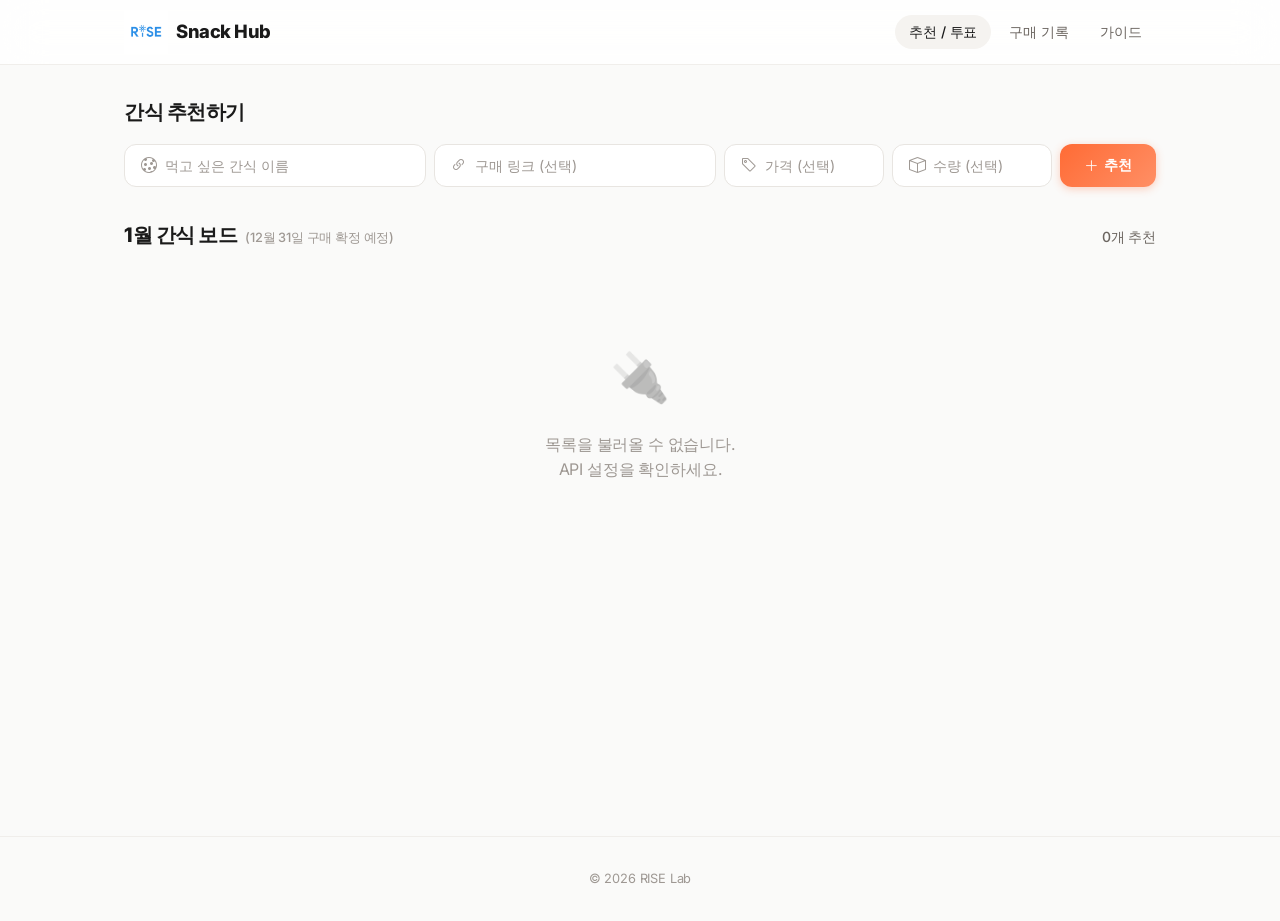
==== index.html @ 9b4f37b7 "Initial commit: RISE Lab Snack Hub 간식 추천/투표 플랫폼 - Google Apps Script + Netlify 정적 호스팅  Made-with: Cu" ====
<!DOCTYPE html>
<html lang="ko">
<head>
  <meta charset="utf-8">
  <meta name="viewport" content="width=device-width, initial-scale=1">
  <title>RISE Lab Snack Hub</title>
  <link rel="preconnect" href="https://fonts.googleapis.com">
  <link rel="preconnect" href="https://fonts.gstatic.com" crossorigin>
  <link href="https://fonts.googleapis.com/css2?family=Inter:wght@300;400;500;600;700;800;900&display=swap" rel="stylesheet">
  <link rel="stylesheet" href="https://cdn.jsdelivr.net/npm/bootstrap-icons@1.11.3/font/bootstrap-icons.min.css">
  <link rel="stylesheet" href="css/style.css">
</head>
<body>

<header class="glass-nav">
  <div class="container nav-inner">
    <a href="index.html" class="logo">
      <img src="assets/rise-logo.png" alt="RISE" class="logo-img">
      <span class="logo-text">Snack Hub</span>
    </a>
    <nav class="nav-links" id="nav-links">
      <a href="index.html" class="nav-link active">추천 / 투표</a>
      <a href="history.html" class="nav-link">구매 기록</a>
      <a href="guide.html" class="nav-link">가이드</a>
    </nav>
    <button class="nav-toggle" id="nav-toggle" aria-label="메뉴">
      <i class="bi bi-list"></i>
    </button>
  </div>
</header>

<main class="main-content">
  <div class="container">

    <h2 class="section-label">간식 추천하기</h2>
    <div class="suggest-bar">
      <form id="suggest-form" class="suggest-form">
        <div class="suggest-form-row">
          <div class="suggest-input-group grow">
            <i class="bi bi-cookie"></i>
            <input type="text" class="suggest-input" id="input-snack" required placeholder="먹고 싶은 간식 이름">
          </div>
          <div class="suggest-input-group">
            <i class="bi bi-link-45deg"></i>
            <input type="url" class="suggest-input" id="input-link" placeholder="구매 링크 (선택)">
          </div>
          <div class="suggest-input-group medium">
            <i class="bi bi-tag"></i>
            <input type="number" class="suggest-input" id="input-price" placeholder="가격 (선택)" min="0">
          </div>
          <div class="suggest-input-group medium">
            <i class="bi bi-box"></i>
            <input type="number" class="suggest-input" id="input-qty" placeholder="수량 (선택)" min="1">
          </div>
          <button type="submit" class="btn-suggest" id="btn-suggest">
            <i class="bi bi-plus-lg"></i>
            <span class="btn-suggest-text">추천</span>
          </button>
        </div>
      </form>
    </div>

    <div id="confirmed-section" class="confirmed-section" style="display:none;">
      <h3 class="confirmed-section-title"><i class="bi bi-bag-check-fill"></i> 이번 달 확정 간식</h3>
      <div id="confirmed-list" class="confirmed-list"></div>
    </div>

    <div class="board-header">
      <div class="board-header-left">
        <h2 class="board-title" id="month-title">4월 간식 보드</h2>
        <span class="board-subtitle" id="month-deadline"></span>
      </div>
      <span class="board-count" id="suggestion-count">0개 추천</span>
    </div>

    <div id="suggestions-list" class="board-grid">
      <div class="board-empty">
        <div class="empty-icon">🍪</div>
        <p>아직 추천된 간식이 없습니다.<br>위에서 첫 번째로 추천해보세요!</p>
      </div>
    </div>

  </div>
</main>

<footer class="footer">
  <div class="container footer-inner">
    <span class="footer-copy">&copy; 2026 RISE Lab</span>
  </div>
</footer>

<div id="toast" class="toast-notification" aria-live="polite">
  <div class="toast-icon" id="toast-icon"><i class="bi bi-check-circle-fill"></i></div>
  <span id="toast-body">알림</span>
</div>

<script src="js/config.js"></script>
<script src="js/api.js"></script>
<script src="js/app.js"></script>
</body>
</html>
---- css/style.css ----
/* ═══════════════════════════════════════════
   RISE Lab Snack Hub — Design System

   Philosophy:
   "Simplicity is the ultimate sophistication."

   Every pixel earns its place. White space breathes.
   Color is intentional. Motion is purposeful.
   ═══════════════════════════════════════════ */

/* ─── Reset & Foundation ─── */
*, *::before, *::after {
  margin: 0;
  padding: 0;
  box-sizing: border-box;
}

:root {
  /* Palette — warm, inviting, snack-like */
  --bg:        #fafaf9;
  --bg-alt:    #f5f3f0;
  --surface:   #ffffff;
  --border:    #e8e5e1;
  --border-light: #f0eeeb;

  --text:      #1a1a1a;
  --text-secondary: #6b6560;
  --text-tertiary:  #9e9893;

  --accent:    #ff6b35;
  --accent-soft: #fff4ef;
  --blue:      #3b82f6;
  --blue-soft: #eff6ff;
  --green:     #22c55e;
  --green-soft:#f0fdf4;
  --red:       #ef4444;
  --red-soft:  #fef2f2;
  --purple:    #8b5cf6;
  --purple-soft:#f5f3ff;
  --amber:     #f59e0b;
  --amber-soft:#fffbeb;

  /* Gradient */
  --gradient:  linear-gradient(135deg, #ff6b35, #ff8f65);
  --gradient-hero: linear-gradient(160deg, #1a1a1a 0%, #2d2520 100%);

  /* Typography */
  --font: 'Inter', -apple-system, BlinkMacSystemFont, 'Segoe UI', sans-serif;
  --tracking-tight: -0.025em;
  --tracking-normal: -0.01em;

  /* Spacing */
  --space-xs:  0.25rem;
  --space-sm:  0.5rem;
  --space-md:  1rem;
  --space-lg:  1.5rem;
  --space-xl:  2rem;
  --space-2xl: 3rem;
  --space-3xl: 4rem;
  --space-4xl: 6rem;

  /* Radius */
  --radius-sm: 8px;
  --radius-md: 12px;
  --radius-lg: 16px;
  --radius-xl: 20px;
  --radius-full: 100px;

  /* Shadow — layered for depth */
  --shadow-sm:  0 1px 2px rgba(0,0,0,0.04), 0 1px 3px rgba(0,0,0,0.06);
  --shadow-md:  0 4px 6px rgba(0,0,0,0.04), 0 2px 4px rgba(0,0,0,0.06);
  --shadow-lg:  0 10px 25px rgba(0,0,0,0.06), 0 4px 10px rgba(0,0,0,0.04);
  --shadow-xl:  0 20px 50px rgba(0,0,0,0.08), 0 8px 20px rgba(0,0,0,0.04);

  /* Transition */
  --ease: cubic-bezier(0.4, 0, 0.2, 1);
  --duration: 0.2s;
}

html {
  scroll-behavior: smooth;
  scroll-padding-top: 80px;
}

body {
  font-family: var(--font);
  background: var(--bg);
  color: var(--text);
  line-height: 1.6;
  letter-spacing: var(--tracking-normal);
  -webkit-font-smoothing: antialiased;
  -moz-osx-font-smoothing: grayscale;
}

.container {
  max-width: 1080px;
  margin: 0 auto;
  padding: 0 var(--space-lg);
}

a { color: inherit; text-decoration: none; }

/* ─── Main Content ─── */
.main-content {
  padding-top: calc(64px + var(--space-xl));
  padding-bottom: var(--space-2xl);
  min-height: calc(100vh - 64px);
}

/* ─── Glass Navigation ─── */
.glass-nav {
  position: fixed;
  top: 0;
  left: 0;
  right: 0;
  z-index: 100;
  background: rgba(255, 255, 255, 0.82);
  backdrop-filter: blur(20px) saturate(180%);
  -webkit-backdrop-filter: blur(20px) saturate(180%);
  border-bottom: 1px solid var(--border-light);
}

.nav-inner {
  display: flex;
  align-items: center;
  justify-content: space-between;
  height: 64px;
}

.logo {
  display: flex;
  align-items: center;
  gap: var(--space-sm);
  font-weight: 800;
  font-size: 1.15rem;
  letter-spacing: var(--tracking-tight);
}

.logo-img {
  height: 44px;
  width: auto;
  object-fit: contain;
}

.footer-logo-img {
  height: 24px;
  width: auto;
  object-fit: contain;
  vertical-align: middle;
}

.nav-links {
  display: flex;
  align-items: center;
  gap: var(--space-xs);
}

.nav-link {
  padding: 6px 14px;
  font-size: 0.875rem;
  font-weight: 500;
  color: var(--text-secondary);
  border-radius: var(--radius-full);
  transition: all var(--duration) var(--ease);
}

.nav-link:hover,
.nav-link.active {
  color: var(--text);
  background: var(--bg-alt);
}

.nav-admin {
  color: var(--accent);
  font-weight: 600;
}

.nav-toggle {
  display: none;
  background: none;
  border: none;
  font-size: 1.5rem;
  cursor: pointer;
  color: var(--text);
}

/* ─── Section Label ─── */
.section-label {
  font-size: 1.25rem;
  font-weight: 800;
  letter-spacing: var(--tracking-tight);
  margin-bottom: var(--space-md);
}

/* ─── Suggest Bar ─── */
.suggest-bar {
  margin-bottom: var(--space-xl);
}

.suggest-form-row {
  display: flex;
  gap: var(--space-sm);
  align-items: stretch;
}

.suggest-input-group {
  display: flex;
  align-items: center;
  gap: var(--space-sm);
  background: var(--surface);
  border: 1.5px solid var(--border);
  border-radius: var(--radius-md);
  padding: 0 var(--space-md);
  transition: border-color var(--duration) var(--ease), box-shadow var(--duration) var(--ease);
  min-width: 0;
}

.suggest-input-group:focus-within {
  border-color: var(--accent);
  box-shadow: 0 0 0 3px var(--accent-soft);
}

.suggest-input-group.grow {
  flex: 2;
}

.suggest-input-group.small {
  flex: 0 0 130px;
}

.suggest-input-group.medium {
  flex: 0 0 160px;
}

.suggest-input-group i {
  color: var(--text-tertiary);
  font-size: 1rem;
  flex-shrink: 0;
}

.suggest-input {
  font-family: var(--font);
  font-size: 0.9rem;
  border: none;
  background: transparent;
  color: var(--text);
  padding: 12px 0;
  width: 100%;
  outline: none;
}

.suggest-input::placeholder {
  color: var(--text-tertiary);
}

.btn-suggest {
  display: inline-flex;
  align-items: center;
  gap: 6px;
  padding: 0 var(--space-lg);
  font-family: var(--font);
  font-size: 0.9rem;
  font-weight: 600;
  color: #fff;
  background: var(--gradient);
  border: none;
  border-radius: var(--radius-md);
  cursor: pointer;
  transition: all var(--duration) var(--ease);
  box-shadow: 0 2px 8px rgba(255,107,53,0.3);
  white-space: nowrap;
  flex-shrink: 0;
}

.btn-suggest:hover {
  transform: translateY(-1px);
  box-shadow: 0 4px 16px rgba(255,107,53,0.4);
}

.btn-suggest:disabled {
  opacity: 0.6;
  cursor: not-allowed;
  transform: none;
}

/* ─── Board Header ─── */
.board-header {
  display: flex;
  align-items: baseline;
  justify-content: space-between;
  gap: var(--space-sm);
  margin-bottom: var(--space-lg);
}

.board-header-left {
  display: flex;
  align-items: baseline;
  gap: var(--space-sm);
}

.board-title {
  font-size: 1.25rem;
  font-weight: 800;
  letter-spacing: var(--tracking-tight);
}

.board-subtitle {
  font-size: 0.8rem;
  font-weight: 500;
  color: var(--text-tertiary);
}

.board-count {
  font-size: 0.85rem;
  font-weight: 500;
  color: var(--text-tertiary);
}

/* ─── Confirmed Section ─── */
.confirmed-section {
  margin-bottom: var(--space-xl);
}

.confirmed-section-title {
  font-size: 1rem;
  font-weight: 700;
  color: var(--green);
  margin-bottom: var(--space-md);
  display: flex;
  align-items: center;
  gap: 6px;
}

.confirmed-list {
  display: flex;
  flex-wrap: wrap;
  gap: var(--space-sm);
}

.confirmed-chip {
  display: inline-flex;
  align-items: center;
  gap: 6px;
  padding: 8px 16px;
  background: var(--green-soft);
  border: 1px solid rgba(34,197,94,0.2);
  border-radius: var(--radius-full);
  font-size: 0.85rem;
  font-weight: 600;
  color: var(--text);
}

.confirmed-chip .chip-price {
  color: var(--text-secondary);
  font-weight: 500;
}

/* ─── Admin Badge ─── */
.admin-badge {
  display: inline-block;
  background: var(--accent);
  color: #fff;
  font-size: 0.6rem;
  font-weight: 700;
  padding: 2px 8px;
  border-radius: var(--radius-full);
  margin-left: var(--space-xs);
  text-transform: uppercase;
  letter-spacing: 0.05em;
}

/* ─── Admin Page Header ─── */
.admin-page-header {
  display: flex;
  justify-content: space-between;
  align-items: center;
  margin-bottom: var(--space-xl);
  padding: var(--space-lg) 0;
}

.admin-page-header h1 {
  font-size: 1.5rem;
  font-weight: 800;
}

/* ─── History Header ─── */
.history-header {
  display: flex;
  justify-content: space-between;
  align-items: center;
  margin-bottom: var(--space-xl);
  flex-wrap: wrap;
  gap: var(--space-md);
}

/* ─── Quick Links ─── */
.quick-links {
  display: grid;
  grid-template-columns: repeat(auto-fit, minmax(280px, 1fr));
  gap: var(--space-md);
  margin-top: var(--space-xl);
}

/* ─── Hero / Dashboard ─── */
.hero-section {
  position: relative;
  background: var(--gradient-hero);
  padding: calc(64px + var(--space-3xl)) 0 var(--space-3xl);
  overflow: hidden;
  color: #fff;
}

.hero-content {
  text-align: center;
  margin-bottom: var(--space-2xl);
  position: relative;
  z-index: 2;
}

.hero-eyebrow {
  font-size: 0.875rem;
  font-weight: 600;
  text-transform: uppercase;
  letter-spacing: 0.08em;
  color: rgba(255,255,255,0.5);
  margin-bottom: var(--space-sm);
}

.hero-title {
  font-size: clamp(2rem, 5vw, 3.2rem);
  font-weight: 900;
  letter-spacing: var(--tracking-tight);
  line-height: 1.15;
  margin-bottom: var(--space-md);
}

.gradient-text {
  background: linear-gradient(135deg, #ff6b35, #ffb347);
  -webkit-background-clip: text;
  -webkit-text-fill-color: transparent;
  background-clip: text;
}

.hero-desc {
  font-size: 1.1rem;
  color: rgba(255,255,255,0.6);
  font-weight: 400;
}

.hero-bg-glow {
  position: absolute;
  top: -50%;
  right: -20%;
  width: 600px;
  height: 600px;
  background: radial-gradient(circle, rgba(255,107,53,0.15) 0%, transparent 70%);
  pointer-events: none;
  z-index: 1;
}

/* Stats Grid */
.stats-grid {
  display: grid;
  grid-template-columns: repeat(4, 1fr);
  gap: var(--space-md);
  position: relative;
  z-index: 2;
}

.stat-card {
  background: rgba(255,255,255,0.08);
  backdrop-filter: blur(10px);
  border: 1px solid rgba(255,255,255,0.1);
  border-radius: var(--radius-lg);
  padding: var(--space-lg);
  display: flex;
  align-items: center;
  gap: var(--space-md);
  transition: all var(--duration) var(--ease);
}

.stat-card:hover {
  background: rgba(255,255,255,0.12);
  transform: translateY(-2px);
}

.stat-icon {
  width: 44px;
  height: 44px;
  border-radius: var(--radius-md);
  display: flex;
  align-items: center;
  justify-content: center;
  font-size: 1.2rem;
  flex-shrink: 0;
}

.stat-icon.blue   { background: rgba(59,130,246,0.2); color: #93bbfd; }
.stat-icon.red    { background: rgba(239,68,68,0.2);  color: #fca5a5; }
.stat-icon.green  { background: rgba(34,197,94,0.2);  color: #86efac; }
.stat-icon.purple { background: rgba(139,92,246,0.2); color: #c4b5fd; }

.stat-info {
  display: flex;
  flex-direction: column;
  min-width: 0;
}

.stat-label {
  font-size: 0.75rem;
  font-weight: 500;
  color: rgba(255,255,255,0.45);
  text-transform: uppercase;
  letter-spacing: 0.04em;
}

.stat-value {
  font-size: 1.25rem;
  font-weight: 700;
  letter-spacing: var(--tracking-tight);
  white-space: nowrap;
}

.stat-status {
  font-size: 0.95rem;
}

/* ─── Sections ─── */
.section {
  padding: var(--space-4xl) 0;
}

.section-alt {
  background: var(--bg-alt);
}

.section-header {
  text-align: center;
  margin-bottom: var(--space-2xl);
}

.section-badge {
  display: inline-block;
  background: var(--accent-soft);
  color: var(--accent);
  font-size: 0.7rem;
  font-weight: 700;
  padding: 4px 12px;
  border-radius: var(--radius-full);
  letter-spacing: 0.08em;
  margin-bottom: var(--space-sm);
}

.section-badge.hot {
  background: var(--red-soft);
  color: var(--red);
}

.section-badge.archive {
  background: var(--purple-soft);
  color: var(--purple);
}

.section-title {
  font-size: clamp(1.5rem, 3vw, 2rem);
  font-weight: 800;
  letter-spacing: var(--tracking-tight);
  margin-bottom: var(--space-sm);
}

.section-desc {
  color: var(--text-secondary);
  font-size: 0.95rem;
  max-width: 480px;
  margin: 0 auto;
}

/* ─── Form Card ─── */
.form-card {
  background: var(--surface);
  border-radius: var(--radius-xl);
  padding: var(--space-2xl);
  box-shadow: var(--shadow-lg);
  border: 1px solid var(--border-light);
  max-width: 680px;
  margin: 0 auto;
}

.form-grid {
  display: grid;
  grid-template-columns: 1fr 1fr;
  gap: var(--space-lg);
  margin-bottom: var(--space-xl);
}

.form-group {
  display: flex;
  flex-direction: column;
  gap: var(--space-xs);
}

.form-group.full-width {
  grid-column: 1 / -1;
}

.form-label {
  font-size: 0.825rem;
  font-weight: 600;
  color: var(--text-secondary);
  display: flex;
  align-items: center;
  gap: 6px;
}

.form-label i {
  font-size: 0.9rem;
  opacity: 0.5;
}

.required {
  color: var(--red);
  font-weight: 700;
}

.optional {
  color: var(--text-tertiary);
  font-weight: 400;
  font-size: 0.75rem;
}

.form-input {
  font-family: var(--font);
  font-size: 0.925rem;
  padding: 12px 16px;
  border: 1.5px solid var(--border);
  border-radius: var(--radius-md);
  background: var(--bg);
  color: var(--text);
  transition: all var(--duration) var(--ease);
  outline: none;
}

.form-input::placeholder {
  color: var(--text-tertiary);
}

.form-input:focus {
  border-color: var(--accent);
  background: var(--surface);
  box-shadow: 0 0 0 3px var(--accent-soft);
}

textarea.form-input {
  resize: vertical;
  min-height: 64px;
}

.btn-primary-custom {
  display: inline-flex;
  align-items: center;
  gap: 8px;
  padding: 12px 28px;
  font-family: var(--font);
  font-size: 0.925rem;
  font-weight: 600;
  color: #fff;
  background: var(--gradient);
  border: none;
  border-radius: var(--radius-full);
  cursor: pointer;
  transition: all var(--duration) var(--ease);
  box-shadow: 0 2px 8px rgba(255,107,53,0.3);
}

.btn-primary-custom:hover {
  transform: translateY(-1px);
  box-shadow: 0 4px 16px rgba(255,107,53,0.4);
}

.btn-primary-custom:active {
  transform: translateY(0);
}

.btn-primary-custom:disabled {
  opacity: 0.6;
  cursor: not-allowed;
  transform: none;
}

/* ─── Suggestion Board ─── */
.board-meta {
  display: flex;
  justify-content: space-between;
  align-items: center;
  margin-bottom: var(--space-lg);
}

.board-count {
  font-size: 0.875rem;
  font-weight: 500;
  color: var(--text-secondary);
  display: flex;
  align-items: center;
  gap: 6px;
}

.board-grid {
  display: grid;
  grid-template-columns: repeat(auto-fill, minmax(300px, 1fr));
  gap: var(--space-md);
}

.board-empty {
  grid-column: 1 / -1;
  text-align: center;
  padding: var(--space-3xl) 0;
  color: var(--text-tertiary);
}

.empty-icon {
  font-size: 3rem;
  margin-bottom: var(--space-md);
  opacity: 0.4;
}

/* Snack Card */
.snack-card {
  background: var(--surface);
  border-radius: var(--radius-lg);
  padding: var(--space-lg);
  border: 1px solid var(--border-light);
  box-shadow: var(--shadow-sm);
  transition: all 0.25s var(--ease);
  position: relative;
  overflow: hidden;
}

.snack-card::before {
  content: '';
  position: absolute;
  top: 0;
  left: 0;
  width: 3px;
  height: 100%;
  background: var(--border);
  transition: background 0.25s var(--ease);
}

.snack-card:hover {
  box-shadow: var(--shadow-md);
  transform: translateY(-2px);
}

.snack-card:hover::before {
  background: var(--accent);
}

.snack-card.confirmed::before {
  background: var(--green);
}

.snack-card.confirmed {
  border-color: rgba(34,197,94,0.2);
}

.snack-card.carried-over::before {
  background: var(--amber);
}

.snack-card-header {
  display: flex;
  justify-content: space-between;
  align-items: flex-start;
  margin-bottom: var(--space-sm);
  gap: var(--space-sm);
}

.snack-name {
  font-size: 1rem;
  font-weight: 700;
  letter-spacing: var(--tracking-tight);
}

.snack-badges {
  display: flex;
  gap: 4px;
  flex-shrink: 0;
}

.badge-confirmed {
  background: var(--green-soft);
  color: var(--green);
  font-size: 0.7rem;
  font-weight: 700;
  padding: 2px 8px;
  border-radius: var(--radius-full);
}

.badge-carryover {
  background: var(--amber-soft);
  color: #b45309;
  font-size: 0.7rem;
  font-weight: 700;
  padding: 2px 8px;
  border-radius: var(--radius-full);
}

.snack-price {
  display: inline-block;
  background: var(--bg-alt);
  color: var(--text-secondary);
  font-size: 0.8rem;
  font-weight: 600;
  padding: 3px 10px;
  border-radius: var(--radius-full);
  margin-bottom: var(--space-sm);
}

.snack-reason {
  font-size: 0.85rem;
  color: var(--text-secondary);
  margin-bottom: var(--space-md);
  line-height: 1.5;
}

.snack-footer {
  display: flex;
  justify-content: space-between;
  align-items: center;
  padding-top: var(--space-sm);
  border-top: 1px solid var(--border-light);
}

.snack-meta {
  font-size: 0.75rem;
  color: var(--text-tertiary);
  display: flex;
  align-items: center;
  gap: 6px;
}

.snack-meta a {
  color: var(--accent);
  font-weight: 500;
}

/* Vote Button */
.btn-vote {
  display: inline-flex;
  align-items: center;
  gap: 6px;
  padding: 6px 14px;
  font-family: var(--font);
  font-size: 0.85rem;
  font-weight: 600;
  border: 1.5px solid var(--border);
  border-radius: var(--radius-full);
  background: var(--surface);
  color: var(--text-secondary);
  cursor: pointer;
  transition: all 0.25s var(--ease);
  user-select: none;
}

.btn-vote:hover {
  border-color: var(--red);
  color: var(--red);
  background: var(--red-soft);
}

.btn-vote.voted {
  border-color: var(--red);
  background: var(--red);
  color: #fff;
  pointer-events: none;
}

.btn-vote i {
  font-size: 0.9rem;
  transition: transform 0.3s var(--ease);
}

.btn-vote:hover i {
  transform: scale(1.15);
}

/* ─── Purchase History ─── */
.history-controls {
  display: flex;
  justify-content: space-between;
  align-items: center;
  margin-bottom: var(--space-lg);
}

.month-selector {
  display: flex;
  align-items: center;
  gap: var(--space-sm);
  background: var(--surface);
  border: 1px solid var(--border);
  border-radius: var(--radius-full);
  padding: 4px;
}

.month-btn {
  width: 36px;
  height: 36px;
  border: none;
  background: none;
  border-radius: 50%;
  cursor: pointer;
  display: flex;
  align-items: center;
  justify-content: center;
  font-size: 1rem;
  color: var(--text-secondary);
  transition: all var(--duration) var(--ease);
}

.month-btn:hover {
  background: var(--bg-alt);
  color: var(--text);
}

.month-display {
  font-size: 0.95rem;
  font-weight: 700;
  min-width: 100px;
  text-align: center;
}

.btn-ghost {
  font-family: var(--font);
  font-size: 0.85rem;
  font-weight: 600;
  color: var(--accent);
  background: none;
  border: 1.5px solid var(--accent);
  border-radius: var(--radius-full);
  padding: 8px 18px;
  cursor: pointer;
  transition: all var(--duration) var(--ease);
}

.btn-ghost:hover {
  background: var(--accent-soft);
}

.btn-ghost.active {
  background: var(--accent);
  color: #fff;
}

.history-grid {
  display: grid;
  grid-template-columns: repeat(auto-fill, minmax(300px, 1fr));
  gap: var(--space-md);
}

/* History Card */
.history-card {
  background: var(--surface);
  border-radius: var(--radius-lg);
  padding: var(--space-lg);
  border: 1px solid var(--border-light);
  box-shadow: var(--shadow-sm);
  display: flex;
  align-items: center;
  gap: var(--space-md);
  transition: all var(--duration) var(--ease);
}

.history-card:hover {
  box-shadow: var(--shadow-md);
}

.history-card-icon {
  width: 48px;
  height: 48px;
  border-radius: var(--radius-md);
  background: var(--bg-alt);
  display: flex;
  align-items: center;
  justify-content: center;
  font-size: 1.5rem;
  flex-shrink: 0;
}

.history-card-info {
  flex: 1;
  min-width: 0;
}

.history-card-name {
  font-weight: 700;
  font-size: 0.95rem;
  margin-bottom: 2px;
}

.history-card-detail {
  font-size: 0.8rem;
  color: var(--text-tertiary);
}

.history-card-price {
  font-weight: 700;
  font-size: 1rem;
  white-space: nowrap;
}

/* History Summary */
.history-summary {
  display: flex;
  align-items: center;
  justify-content: center;
  gap: var(--space-xl);
  margin-top: var(--space-xl);
  padding: var(--space-lg) var(--space-xl);
  background: var(--surface);
  border-radius: var(--radius-lg);
  border: 1px solid var(--border-light);
  box-shadow: var(--shadow-sm);
}

.summary-item {
  display: flex;
  flex-direction: column;
  align-items: center;
  gap: 2px;
}

.summary-label {
  font-size: 0.75rem;
  font-weight: 500;
  color: var(--text-tertiary);
  text-transform: uppercase;
  letter-spacing: 0.04em;
}

.summary-value {
  font-size: 1.25rem;
  font-weight: 800;
}

.summary-value.highlight {
  color: var(--accent);
}

.summary-divider {
  width: 1px;
  height: 40px;
  background: var(--border);
}

/* ─── Quick Links ─── */
.links-grid {
  display: grid;
  grid-template-columns: repeat(3, 1fr);
  gap: var(--space-md);
}

.link-card {
  display: flex;
  align-items: center;
  gap: var(--space-md);
  padding: var(--space-lg) var(--space-xl);
  background: var(--surface);
  border-radius: var(--radius-lg);
  border: 1px solid var(--border-light);
  box-shadow: var(--shadow-sm);
  transition: all 0.25s var(--ease);
}

.link-card:hover {
  box-shadow: var(--shadow-lg);
  transform: translateY(-3px);
}

.link-icon {
  width: 48px;
  height: 48px;
  border-radius: var(--radius-md);
  display: flex;
  align-items: center;
  justify-content: center;
  font-size: 1.3rem;
  flex-shrink: 0;
}

.link-icon.green { background: var(--green-soft); color: var(--green); }
.link-icon.amber { background: var(--amber-soft); color: var(--amber); }
.link-icon.blue  { background: var(--blue-soft);  color: var(--blue);  }

.link-info {
  flex: 1;
}

.link-info h4 {
  font-size: 0.95rem;
  font-weight: 700;
  margin-bottom: 2px;
}

.link-info p {
  font-size: 0.8rem;
  color: var(--text-tertiary);
}

.link-arrow {
  color: var(--text-tertiary);
  font-size: 1.1rem;
  transition: transform 0.25s var(--ease);
}

.link-card:hover .link-arrow {
  transform: translateX(4px);
  color: var(--accent);
}

/* ─── Guide Page ─── */
.guide-container {
  max-width: 860px;
}

.guide-hero {
  text-align: center;
  margin-bottom: var(--space-2xl);
}

.guide-title {
  font-size: clamp(1.5rem, 3vw, 2rem);
  font-weight: 900;
  letter-spacing: var(--tracking-tight);
  margin-bottom: var(--space-xs);
}

.guide-desc {
  font-size: 0.95rem;
  color: var(--text-secondary);
}

.guide-grid {
  display: grid;
  grid-template-columns: repeat(auto-fill, minmax(240px, 1fr));
  gap: var(--space-md);
  margin-bottom: var(--space-2xl);
}

.guide-card {
  background: var(--surface);
  border-radius: var(--radius-lg);
  padding: var(--space-lg);
  border: 1px solid var(--border-light);
  box-shadow: var(--shadow-sm);
  transition: all 0.25s var(--ease);
}

.guide-card:hover {
  box-shadow: var(--shadow-md);
  transform: translateY(-2px);
}

.guide-card-icon {
  width: 44px;
  height: 44px;
  border-radius: var(--radius-md);
  display: flex;
  align-items: center;
  justify-content: center;
  font-size: 1.2rem;
  margin-bottom: var(--space-md);
}

.guide-card-icon.blue   { background: var(--blue-soft);   color: var(--blue); }
.guide-card-icon.green  { background: var(--green-soft);  color: var(--green); }
.guide-card-icon.amber  { background: var(--amber-soft);  color: var(--amber); }
.guide-card-icon.purple { background: var(--purple-soft); color: var(--purple); }
.guide-card-icon.red    { background: var(--red-soft);    color: var(--red); }
.guide-card-icon.accent { background: var(--accent-soft); color: var(--accent); }

.guide-card h3 {
  font-size: 1rem;
  font-weight: 700;
  margin-bottom: var(--space-xs);
}

.guide-card p {
  font-size: 0.875rem;
  color: var(--text-secondary);
  line-height: 1.6;
}

.guide-card a {
  color: var(--accent);
  font-weight: 500;
}

.guide-howto {
  background: var(--surface);
  border-radius: var(--radius-xl);
  padding: var(--space-2xl);
  border: 1px solid var(--border-light);
  box-shadow: var(--shadow-sm);
}

.guide-howto h2 {
  font-size: 1.25rem;
  font-weight: 800;
  margin-bottom: var(--space-xl);
  letter-spacing: var(--tracking-tight);
}

.guide-steps {
  display: flex;
  flex-direction: column;
  gap: var(--space-lg);
}

.guide-step {
  display: flex;
  gap: var(--space-md);
  align-items: flex-start;
}

.step-num {
  width: 36px;
  height: 36px;
  border-radius: 50%;
  background: var(--gradient);
  color: #fff;
  font-size: 0.9rem;
  font-weight: 700;
  display: flex;
  align-items: center;
  justify-content: center;
  flex-shrink: 0;
}

.step-content h4 {
  font-size: 0.95rem;
  font-weight: 700;
  margin-bottom: 2px;
}

.step-content p {
  font-size: 0.875rem;
  color: var(--text-secondary);
  line-height: 1.6;
}

.step-content a {
  color: var(--accent);
  font-weight: 500;
}

/* ─── Footer ─── */
.footer {
  padding: var(--space-xl) 0;
  border-top: 1px solid var(--border-light);
}

.footer-inner {
  display: flex;
  justify-content: center;
  align-items: center;
}

.footer-logo {
  font-weight: 800;
  font-size: 0.95rem;
}

.footer-copy {
  font-size: 0.8rem;
  color: var(--text-tertiary);
}

/* ─── Toast ─── */
.toast-notification {
  position: fixed;
  bottom: 24px;
  right: 24px;
  display: flex;
  align-items: center;
  gap: 10px;
  padding: 14px 22px;
  background: var(--text);
  color: #fff;
  border-radius: var(--radius-md);
  font-size: 0.9rem;
  font-weight: 500;
  box-shadow: var(--shadow-xl);
  z-index: 200;
  transform: translateY(120%);
  opacity: 0;
  transition: all 0.35s var(--ease);
  pointer-events: none;
}

.toast-notification.show {
  transform: translateY(0);
  opacity: 1;
}

.toast-notification.error {
  background: var(--red);
}

.toast-icon {
  font-size: 1.1rem;
  display: flex;
}

/* ─── Admin-specific ─── */
.admin-hero {
  background: var(--gradient-hero);
  padding: calc(64px + var(--space-2xl)) 0 var(--space-2xl);
  color: #fff;
  text-align: center;
}

.admin-hero h1 {
  font-size: 1.8rem;
  font-weight: 800;
}

.admin-hero p {
  color: rgba(255,255,255,0.5);
  font-size: 0.9rem;
}

.admin-card {
  background: var(--surface);
  border-radius: var(--radius-xl);
  padding: var(--space-2xl);
  box-shadow: var(--shadow-md);
  border: 1px solid var(--border-light);
  margin-bottom: var(--space-xl);
}

.admin-card-title {
  font-size: 1.15rem;
  font-weight: 700;
  margin-bottom: var(--space-xs);
  display: flex;
  align-items: center;
  gap: 8px;
}

.admin-card-desc {
  font-size: 0.85rem;
  color: var(--text-tertiary);
  margin-bottom: var(--space-lg);
}

.admin-budget-bar {
  display: flex;
  align-items: center;
  gap: var(--space-xl);
  padding: var(--space-md) var(--space-lg);
  background: var(--bg-alt);
  border-radius: var(--radius-md);
  margin-bottom: var(--space-lg);
  flex-wrap: wrap;
}

.budget-item {
  display: flex;
  flex-direction: column;
}

.budget-item-label {
  font-size: 0.7rem;
  font-weight: 600;
  color: var(--text-tertiary);
  text-transform: uppercase;
  letter-spacing: 0.04em;
}

.budget-item-value {
  font-size: 1.1rem;
  font-weight: 700;
}

.budget-item-value.over { color: var(--red); }
.budget-item-value.ok   { color: var(--green); }

.admin-table {
  width: 100%;
  border-collapse: separate;
  border-spacing: 0;
  font-size: 0.875rem;
}

.admin-table thead th {
  background: var(--bg-alt);
  font-size: 0.75rem;
  font-weight: 600;
  color: var(--text-tertiary);
  text-transform: uppercase;
  letter-spacing: 0.04em;
  padding: 10px 12px;
  text-align: left;
  border-bottom: 1px solid var(--border);
}

.admin-table thead th:first-child { border-radius: var(--radius-sm) 0 0 0; }
.admin-table thead th:last-child  { border-radius: 0 var(--radius-sm) 0 0; }

.admin-table tbody td {
  padding: 12px;
  border-bottom: 1px solid var(--border-light);
  vertical-align: middle;
}

.admin-table tbody tr:hover {
  background: var(--bg);
}

.admin-table tbody tr.row-confirmed {
  background: var(--green-soft);
}

.admin-table input[type="number"] {
  font-family: var(--font);
  font-size: 0.85rem;
  padding: 6px 10px;
  border: 1.5px solid var(--border);
  border-radius: var(--radius-sm);
  width: 110px;
  outline: none;
  transition: border-color var(--duration) var(--ease);
}

.admin-table input[type="number"]:focus {
  border-color: var(--accent);
}

.admin-table input[type="checkbox"] {
  width: 18px;
  height: 18px;
  accent-color: var(--accent);
  cursor: pointer;
}

.admin-actions {
  display: flex;
  gap: var(--space-sm);
  flex-wrap: wrap;
  margin-top: var(--space-lg);
}

.btn-admin {
  display: inline-flex;
  align-items: center;
  gap: 6px;
  padding: 10px 20px;
  font-family: var(--font);
  font-size: 0.875rem;
  font-weight: 600;
  border: none;
  border-radius: var(--radius-full);
  cursor: pointer;
  transition: all var(--duration) var(--ease);
}

.btn-admin:hover {
  transform: translateY(-1px);
}

.btn-admin.green  { background: var(--green);  color: #fff; box-shadow: 0 2px 8px rgba(34,197,94,0.3); }
.btn-admin.amber  { background: var(--amber);  color: #fff; box-shadow: 0 2px 8px rgba(245,158,11,0.3); }
.btn-admin.blue   { background: var(--blue);   color: #fff; box-shadow: 0 2px 8px rgba(59,130,246,0.3); }
.btn-admin.purple { background: var(--purple); color: #fff; box-shadow: 0 2px 8px rgba(139,92,246,0.3); }
.btn-admin.accent { background: var(--accent); color: #fff; box-shadow: 0 2px 8px rgba(255,107,53,0.3); }

/* Confirmed Preview */
.preview-list {
  display: flex;
  flex-direction: column;
  gap: var(--space-sm);
}

.preview-item {
  display: flex;
  justify-content: space-between;
  align-items: center;
  padding: var(--space-sm) var(--space-md);
  background: var(--bg);
  border-radius: var(--radius-sm);
}

.preview-total {
  display: flex;
  justify-content: space-between;
  align-items: center;
  padding: var(--space-md);
  background: var(--accent-soft);
  border-radius: var(--radius-sm);
  font-weight: 700;
  margin-top: var(--space-sm);
}

/* Admin Lock Overlay */
.admin-lock-overlay {
  position: fixed;
  inset: 0;
  z-index: 300;
  background: var(--bg);
  display: flex;
  align-items: center;
  justify-content: center;
}

.admin-lock-card {
  background: var(--surface);
  border-radius: var(--radius-xl);
  padding: var(--space-2xl) var(--space-2xl);
  box-shadow: var(--shadow-lg);
  border: 1px solid var(--border-light);
  text-align: center;
  max-width: 360px;
  width: 100%;
}

.admin-lock-icon {
  font-size: 2.5rem;
  color: var(--accent);
  margin-bottom: var(--space-md);
}

.admin-lock-card h2 {
  font-size: 1.25rem;
  font-weight: 800;
  margin-bottom: var(--space-xs);
}

.admin-lock-card > p {
  font-size: 0.875rem;
  color: var(--text-secondary);
  margin-bottom: var(--space-lg);
}

.admin-lock-form {
  display: flex;
  gap: var(--space-sm);
}

.admin-lock-input {
  flex: 1;
  font-family: var(--font);
  font-size: 0.95rem;
  padding: 10px 16px;
  border: 1.5px solid var(--border);
  border-radius: var(--radius-md);
  background: var(--bg);
  color: var(--text);
  outline: none;
  transition: border-color var(--duration) var(--ease);
}

.admin-lock-input:focus {
  border-color: var(--accent);
  box-shadow: 0 0 0 3px var(--accent-soft);
}

.admin-lock-error {
  font-size: 0.8rem;
  color: var(--red);
  font-weight: 600;
  margin-top: var(--space-md);
}

/* Admin month selector */
.admin-month-input {
  font-family: var(--font);
  font-size: 0.95rem;
  font-weight: 600;
  padding: 10px 16px;
  border: 1.5px solid var(--border);
  border-radius: var(--radius-full);
  background: var(--surface);
  color: var(--text);
  outline: none;
  cursor: pointer;
  transition: border-color var(--duration) var(--ease);
}

.admin-month-input:focus {
  border-color: var(--accent);
}

/* ─── Responsive ─── */
@media (max-width: 768px) {
  .nav-links {
    display: none;
    position: absolute;
    top: 64px;
    left: 0;
    right: 0;
    flex-direction: column;
    background: rgba(255,255,255,0.97);
    backdrop-filter: blur(20px);
    padding: var(--space-md);
    border-bottom: 1px solid var(--border);
    gap: 0;
  }

  .nav-links.open { display: flex; }
  .nav-toggle { display: flex; }

  .nav-link {
    width: 100%;
    padding: 12px 16px;
    border-radius: var(--radius-sm);
  }

  .stats-grid {
    grid-template-columns: 1fr 1fr;
  }

  .form-grid {
    grid-template-columns: 1fr;
  }

  .board-grid,
  .history-grid {
    grid-template-columns: 1fr;
  }

  .links-grid {
    grid-template-columns: 1fr;
  }

  .link-card {
    padding: var(--space-md) var(--space-lg);
  }

  .footer-inner {
    flex-direction: column;
    gap: var(--space-sm);
    text-align: center;
  }

  .suggest-form-row {
    flex-direction: column;
  }

  .suggest-input-group.small,
  .suggest-input-group.medium {
    flex: auto;
  }

  .btn-suggest {
    padding: 12px var(--space-lg);
    justify-content: center;
  }

  .board-header {
    flex-direction: column;
    gap: var(--space-xs);
    align-items: flex-start;
  }

  .board-header-left {
    flex-direction: column;
    gap: 2px;
  }

  .guide-grid {
    grid-template-columns: 1fr;
  }

  .guide-howto {
    padding: var(--space-lg);
  }

  .confirmed-list {
    gap: var(--space-xs);
  }

  .confirmed-chip {
    font-size: 0.8rem;
    padding: 6px 12px;
  }

  .admin-page-header {
    flex-direction: column;
    align-items: flex-start;
    gap: var(--space-md);
  }

  .history-header {
    flex-direction: column;
    align-items: flex-start;
  }

  .history-controls {
    flex-direction: column;
    gap: var(--space-sm);
  }

  .history-summary {
    flex-direction: column;
    gap: var(--space-md);
  }

  .summary-divider {
    width: 80px;
    height: 1px;
  }

  .admin-budget-bar {
    gap: var(--space-md);
  }

  .admin-table-wrap {
    overflow-x: auto;
    -webkit-overflow-scrolling: touch;
  }
}

@media (max-width: 480px) {
  .stats-grid {
    grid-template-columns: 1fr;
  }

  .hero-title {
    font-size: 1.75rem;
  }

  .form-card {
    padding: var(--space-lg);
  }

  .logo-img {
    height: 34px;
  }

  .section-label {
    font-size: 1.05rem;
  }

  .board-title {
    font-size: 1.05rem;
  }

  .board-subtitle {
    font-size: 0.7rem;
  }

  .suggest-input-group {
    padding: 0 var(--space-sm);
  }

  .suggest-input {
    font-size: 0.85rem;
    padding: 10px 0;
  }

  .snack-card {
    padding: var(--space-md);
  }

  .guide-title {
    font-size: 1.4rem;
  }
}

/* ─── Animations ─── */
@keyframes fadeInUp {
  from {
    opacity: 0;
    transform: translateY(16px);
  }
  to {
    opacity: 1;
    transform: translateY(0);
  }
}

.snack-card,
.history-card,
.link-card {
  animation: fadeInUp 0.4s var(--ease) both;
}

.snack-card:nth-child(2)  { animation-delay: 0.05s; }
.snack-card:nth-child(3)  { animation-delay: 0.10s; }
.snack-card:nth-child(4)  { animation-delay: 0.15s; }
.snack-card:nth-child(5)  { animation-delay: 0.20s; }
.snack-card:nth-child(6)  { animation-delay: 0.25s; }

.history-card:nth-child(2) { animation-delay: 0.05s; }
.history-card:nth-child(3) { animation-delay: 0.10s; }
.history-card:nth-child(4) { animation-delay: 0.15s; }
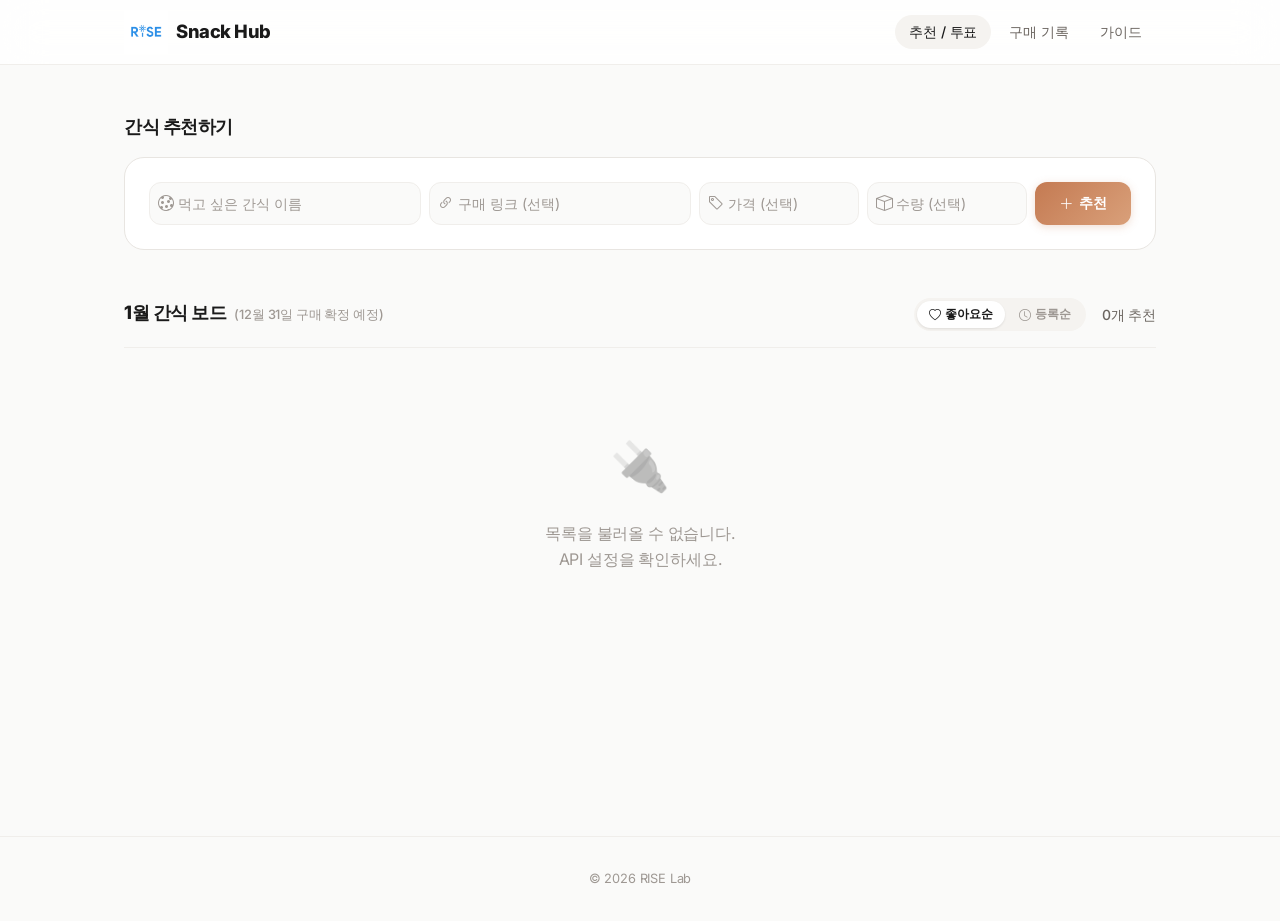
==== commit 73fc36f4: "UI 개편: 테이블 리스트뷰, 가이드 FAQ, 색상/간격 개선 - 간식 보드를 카드 → 테이블 리스트로 변경 (간식/링크/예상가/등록일/좋아요) - 좋아요순/등록순 정렬 토글 추가" ====
--- a/index.html
+++ b/index.html
@@ -70,10 +70,16 @@
         <h2 class="board-title" id="month-title">4월 간식 보드</h2>
         <span class="board-subtitle" id="month-deadline"></span>
       </div>
-      <span class="board-count" id="suggestion-count">0개 추천</span>
+      <div class="board-header-right">
+        <div class="sort-toggle">
+          <button class="sort-btn active" id="sort-votes"><i class="bi bi-heart"></i> 좋아요순</button>
+          <button class="sort-btn" id="sort-date"><i class="bi bi-clock"></i> 등록순</button>
+        </div>
+        <span class="board-count" id="suggestion-count">0개 추천</span>
+      </div>
     </div>
 
-    <div id="suggestions-list" class="board-grid">
+    <div id="suggestions-list">
       <div class="board-empty">
         <div class="empty-icon">🍪</div>
         <p>아직 추천된 간식이 없습니다.<br>위에서 첫 번째로 추천해보세요!</p>
--- a/css/style.css
+++ b/css/style.css
@@ -27,21 +27,21 @@
   --text-secondary: #6b6560;
   --text-tertiary:  #9e9893;
 
-  --accent:    #ff6b35;
-  --accent-soft: #fff4ef;
-  --blue:      #3b82f6;
-  --blue-soft: #eff6ff;
-  --green:     #22c55e;
-  --green-soft:#f0fdf4;
-  --red:       #ef4444;
-  --red-soft:  #fef2f2;
-  --purple:    #8b5cf6;
-  --purple-soft:#f5f3ff;
-  --amber:     #f59e0b;
-  --amber-soft:#fffbeb;
+  --accent:    #c47a52;
+  --accent-soft: #faf3ee;
+  --blue:      #6b9fcc;
+  --blue-soft: #f0f5fa;
+  --green:     #6bab7b;
+  --green-soft:#f2f8f4;
+  --red:       #c47a52;
+  --red-soft:  #faf3ee;
+  --purple:    #9b8bb8;
+  --purple-soft:#f5f3f8;
+  --amber:     #c9a254;
+  --amber-soft:#faf6ee;
 
   /* Gradient */
-  --gradient:  linear-gradient(135deg, #ff6b35, #ff8f65);
+  --gradient:  linear-gradient(135deg, #c47a52, #d9a07a);
   --gradient-hero: linear-gradient(160deg, #1a1a1a 0%, #2d2520 100%);
 
   /* Typography */
@@ -102,8 +102,8 @@
 
 /* ─── Main Content ─── */
 .main-content {
-  padding-top: calc(64px + var(--space-xl));
-  padding-bottom: var(--space-2xl);
+  padding-top: calc(64px + var(--space-2xl));
+  padding-bottom: var(--space-3xl);
   min-height: calc(100vh - 64px);
 }
 
@@ -186,15 +186,20 @@
 
 /* ─── Section Label ─── */
 .section-label {
-  font-size: 1.25rem;
+  font-size: 1.15rem;
   font-weight: 800;
   letter-spacing: var(--tracking-tight);
   margin-bottom: var(--space-md);
+  color: var(--text);
 }
 
 /* ─── Suggest Bar ─── */
 .suggest-bar {
-  margin-bottom: var(--space-xl);
+  background: var(--surface);
+  border: 1px solid var(--border);
+  border-radius: var(--radius-xl);
+  padding: var(--space-lg);
+  margin-bottom: var(--space-2xl);
 }
 
 .suggest-form-row {
@@ -206,18 +211,17 @@
 .suggest-input-group {
   display: flex;
   align-items: center;
-  gap: var(--space-sm);
-  background: var(--surface);
-  border: 1.5px solid var(--border);
+  gap: var(--space-xs);
+  background: var(--bg);
+  border: 1.5px solid var(--border-light);
   border-radius: var(--radius-md);
-  padding: 0 var(--space-md);
-  transition: border-color var(--duration) var(--ease), box-shadow var(--duration) var(--ease);
+  padding: 0 var(--space-sm);
   min-width: 0;
+  transition: border-color var(--duration) var(--ease);
 }
 
 .suggest-input-group:focus-within {
   border-color: var(--accent);
-  box-shadow: 0 0 0 3px var(--accent-soft);
 }
 
 .suggest-input-group.grow {
@@ -267,14 +271,14 @@
   border-radius: var(--radius-md);
   cursor: pointer;
   transition: all var(--duration) var(--ease);
-  box-shadow: 0 2px 8px rgba(255,107,53,0.3);
+  box-shadow: 0 2px 8px rgba(196,122,82,0.25);
   white-space: nowrap;
   flex-shrink: 0;
 }
 
 .btn-suggest:hover {
   transform: translateY(-1px);
-  box-shadow: 0 4px 16px rgba(255,107,53,0.4);
+  box-shadow: 0 4px 16px rgba(196,122,82,0.35);
 }
 
 .btn-suggest:disabled {
@@ -289,7 +293,9 @@
   align-items: baseline;
   justify-content: space-between;
   gap: var(--space-sm);
-  margin-bottom: var(--space-lg);
+  margin-bottom: var(--space-md);
+  padding-bottom: var(--space-md);
+  border-bottom: 1px solid var(--border-light);
 }
 
 .board-header-left {
@@ -299,7 +305,7 @@
 }
 
 .board-title {
-  font-size: 1.25rem;
+  font-size: 1.15rem;
   font-weight: 800;
   letter-spacing: var(--tracking-tight);
 }
@@ -310,15 +316,202 @@
   color: var(--text-tertiary);
 }
 
+.board-header-right {
+  display: flex;
+  align-items: center;
+  gap: var(--space-md);
+}
+
 .board-count {
-  font-size: 0.85rem;
+  font-size: 0.8rem;
   font-weight: 500;
   color: var(--text-tertiary);
+}
+
+.sort-toggle {
+  display: flex;
+  background: var(--bg-alt);
+  border-radius: var(--radius-full);
+  padding: 3px;
+  gap: 2px;
+}
+
+.sort-btn {
+  font-family: var(--font);
+  font-size: 0.75rem;
+  font-weight: 600;
+  color: var(--text-tertiary);
+  background: none;
+  border: none;
+  border-radius: var(--radius-full);
+  padding: 5px 12px;
+  cursor: pointer;
+  transition: all 0.2s var(--ease);
+  display: flex;
+  align-items: center;
+  gap: 4px;
+}
+
+.sort-btn:hover {
+  color: var(--text-secondary);
+}
+
+.sort-btn.active {
+  background: var(--surface);
+  color: var(--text);
+  box-shadow: var(--shadow-sm);
+}
+
+/* ─── Board table ─── */
+.board-table-wrap {
+  overflow-x: auto;
+  -webkit-overflow-scrolling: touch;
+  border: 1px solid var(--border);
+  border-radius: var(--radius-xl);
+  background: var(--surface);
+}
+
+.board-table {
+  width: 100%;
+  border-collapse: separate;
+  border-spacing: 0;
+  font-size: 0.875rem;
+}
+
+.board-table thead th {
+  background: var(--bg-alt);
+  font-size: 0.75rem;
+  font-weight: 600;
+  color: var(--text-tertiary);
+  padding: 10px 12px;
+  text-align: left;
+  border-bottom: 1px solid var(--border);
+  white-space: nowrap;
+}
+
+.board-table thead th:first-child { border-radius: var(--radius-xl) 0 0 0; }
+.board-table thead th:last-child  { border-radius: 0 var(--radius-xl) 0 0; }
+
+.board-table tbody td {
+  padding: 12px;
+  border-bottom: 1px solid var(--border-light);
+  vertical-align: middle;
+}
+
+.board-table tbody tr:last-child td {
+  border-bottom: none;
+}
+
+.board-table tbody tr:hover {
+  background: var(--bg);
+}
+
+.board-table tbody tr.row-confirmed {
+  background: var(--green-soft);
+}
+
+.board-table tbody tr.row-purchased {
+  background: var(--blue-soft);
+}
+
+.board-table .td-name {
+  font-weight: 600;
+  white-space: nowrap;
+  overflow: hidden;
+  text-overflow: ellipsis;
+}
+
+.board-table .td-center {
+  text-align: center;
+}
+
+.board-table .td-price {
+  color: var(--text-secondary);
+  white-space: nowrap;
+}
+
+.board-table .td-date {
+  color: var(--text-tertiary);
+  font-size: 0.8rem;
+  white-space: nowrap;
+}
+
+.tbl-badge {
+  display: inline-block;
+  padding: 2px 8px;
+  border-radius: var(--radius-full);
+  font-size: 0.75rem;
+  font-weight: 700;
+}
+
+.tbl-badge.green {
+  background: var(--green-soft);
+  color: var(--green);
+}
+
+.tbl-badge.blue {
+  background: var(--blue-soft);
+  color: var(--blue);
+}
+
+.btn-vote-inline {
+  display: inline-flex;
+  align-items: center;
+  gap: 4px;
+  padding: 2px 8px;
+  font-family: var(--font);
+  font-size: 0.8rem;
+  font-weight: 700;
+  border-radius: var(--radius-full);
+  border: none;
+  background: var(--red-soft);
+  color: var(--red);
+  cursor: pointer;
+  transition: all 0.2s var(--ease);
+}
+
+.btn-vote-inline:hover {
+  background: var(--red);
+  color: #fff;
+}
+
+.btn-vote-inline.voted {
+  background: var(--red);
+  color: #fff;
+  pointer-events: none;
+}
+
+.btn-vote-inline.zero {
+  background: var(--bg-alt);
+  color: var(--text-tertiary);
+}
+
+.btn-vote-inline.zero:hover {
+  background: var(--red-soft);
+  color: var(--red);
+}
+
+.btn-vote-inline i {
+  font-size: 0.75rem;
+}
+
+.snack-emoji {
+  margin-right: 4px;
+}
+
+@keyframes spin {
+  to { transform: rotate(360deg); }
+}
+.spin {
+  display: inline-block;
+  animation: spin 1s linear infinite;
+  font-size: 2rem;
+  opacity: 0.3;
 }
 
 /* ─── Confirmed Section ─── */
 .confirmed-section {
-  margin-bottom: var(--space-xl);
+  margin-bottom: var(--space-2xl);
 }
 
 .confirmed-section-title {
@@ -343,7 +536,7 @@
   gap: 6px;
   padding: 8px 16px;
   background: var(--green-soft);
-  border: 1px solid rgba(34,197,94,0.2);
+  border: 1px solid rgba(107,171,123,0.25);
   border-radius: var(--radius-full);
   font-size: 0.85rem;
   font-weight: 600;
@@ -388,9 +581,33 @@
   display: flex;
   justify-content: space-between;
   align-items: center;
-  margin-bottom: var(--space-xl);
+  margin-bottom: var(--space-lg);
+  padding-bottom: var(--space-md);
+  border-bottom: 1px solid var(--border-light);
   flex-wrap: wrap;
   gap: var(--space-md);
+}
+
+.history-receipt-link {
+  display: inline-flex;
+  align-items: center;
+  gap: 6px;
+  font-size: 0.8rem;
+  font-weight: 500;
+  color: var(--text-tertiary);
+  text-decoration: none;
+  padding: 5px 14px;
+  border-radius: var(--radius-full);
+  background: var(--surface);
+  border: 1px solid var(--border);
+  transition: all 0.2s var(--ease);
+  margin-bottom: var(--space-xl);
+}
+
+.history-receipt-link:hover {
+  color: var(--accent);
+  border-color: var(--accent);
+  background: var(--accent-soft);
 }
 
 /* ─── Quick Links ─── */
@@ -435,7 +652,7 @@
 }
 
 .gradient-text {
-  background: linear-gradient(135deg, #ff6b35, #ffb347);
+  background: linear-gradient(135deg, #c47a52, #d9a07a);
   -webkit-background-clip: text;
   -webkit-text-fill-color: transparent;
   background-clip: text;
@@ -453,7 +670,7 @@
   right: -20%;
   width: 600px;
   height: 600px;
-  background: radial-gradient(circle, rgba(255,107,53,0.15) 0%, transparent 70%);
+  background: radial-gradient(circle, rgba(196,122,82,0.15) 0%, transparent 70%);
   pointer-events: none;
   z-index: 1;
 }
@@ -495,10 +712,10 @@
   flex-shrink: 0;
 }
 
-.stat-icon.blue   { background: rgba(59,130,246,0.2); color: #93bbfd; }
-.stat-icon.red    { background: rgba(239,68,68,0.2);  color: #fca5a5; }
-.stat-icon.green  { background: rgba(34,197,94,0.2);  color: #86efac; }
-.stat-icon.purple { background: rgba(139,92,246,0.2); color: #c4b5fd; }
+.stat-icon.blue   { background: rgba(107,159,204,0.2); color: #a8c8e4; }
+.stat-icon.red    { background: rgba(196,122,82,0.2); color: #d9a07a; }
+.stat-icon.green  { background: rgba(107,171,123,0.2); color: #a8d5b8; }
+.stat-icon.purple { background: rgba(155,139,184,0.2); color: #c8bfda; }
 
 .stat-info {
   display: flex;
@@ -669,12 +886,12 @@
   border-radius: var(--radius-full);
   cursor: pointer;
   transition: all var(--duration) var(--ease);
-  box-shadow: 0 2px 8px rgba(255,107,53,0.3);
+  box-shadow: 0 2px 8px rgba(196,122,82,0.25);
 }
 
 .btn-primary-custom:hover {
   transform: translateY(-1px);
-  box-shadow: 0 4px 16px rgba(255,107,53,0.4);
+  box-shadow: 0 4px 16px rgba(196,122,82,0.35);
 }
 
 .btn-primary-custom:active {
@@ -708,6 +925,7 @@
   display: grid;
   grid-template-columns: repeat(auto-fill, minmax(300px, 1fr));
   gap: var(--space-md);
+  margin-top: var(--space-md);
 }
 
 .board-empty {
@@ -735,36 +953,13 @@
   overflow: hidden;
 }
 
-.snack-card::before {
-  content: '';
-  position: absolute;
-  top: 0;
-  left: 0;
-  width: 3px;
-  height: 100%;
-  background: var(--border);
-  transition: background 0.25s var(--ease);
-}
-
 .snack-card:hover {
-  box-shadow: var(--shadow-md);
+  box-shadow: 0 4px 20px rgba(0,0,0,0.10);
   transform: translateY(-2px);
 }
 
-.snack-card:hover::before {
-  background: var(--accent);
-}
-
-.snack-card.confirmed::before {
-  background: var(--green);
-}
-
 .snack-card.confirmed {
-  border-color: rgba(34,197,94,0.2);
-}
-
-.snack-card.carried-over::before {
-  background: var(--amber);
+  border-color: rgba(107,171,123,0.25);
 }
 
 .snack-card-header {
@@ -869,12 +1064,18 @@
 }
 
 .btn-vote.voted {
-  border-color: var(--red);
+  border-color: transparent;
   background: var(--red);
   color: #fff;
   pointer-events: none;
 }
 
+.btn-vote.zero {
+  border-color: var(--border-light);
+  background: var(--surface);
+  color: var(--text-tertiary);
+}
+
 .btn-vote i {
   font-size: 0.9rem;
   transition: transform 0.3s var(--ease);
@@ -887,9 +1088,8 @@
 /* ─── Purchase History ─── */
 .history-controls {
   display: flex;
-  justify-content: space-between;
-  align-items: center;
-  margin-bottom: var(--space-lg);
+  align-items: center;
+  gap: var(--space-md);
 }
 
 .month-selector {
@@ -971,7 +1171,7 @@
 }
 
 .history-card:hover {
-  box-shadow: var(--shadow-md);
+  box-shadow: 0 4px 20px rgba(0,0,0,0.08);
 }
 
 .history-card-icon {
@@ -1124,7 +1324,20 @@
 
 .guide-hero {
   text-align: center;
-  margin-bottom: var(--space-2xl);
+  margin-bottom: var(--space-xl);
+}
+
+.guide-hero-icon {
+  width: 56px;
+  height: 56px;
+  border-radius: 50%;
+  background: var(--accent-soft);
+  color: var(--accent);
+  display: inline-flex;
+  align-items: center;
+  justify-content: center;
+  font-size: 1.5rem;
+  margin-bottom: var(--space-md);
 }
 
 .guide-title {
@@ -1139,62 +1352,129 @@
   color: var(--text-secondary);
 }
 
-.guide-grid {
-  display: grid;
-  grid-template-columns: repeat(auto-fill, minmax(240px, 1fr));
+/* Flow: 추천 → 투표 → 구매 */
+.guide-flow {
+  display: flex;
+  align-items: center;
+  justify-content: center;
   gap: var(--space-md);
   margin-bottom: var(--space-2xl);
-}
-
-.guide-card {
+  padding: var(--space-xl) var(--space-lg);
   background: var(--surface);
-  border-radius: var(--radius-lg);
-  padding: var(--space-lg);
+  border-radius: var(--radius-xl);
   border: 1px solid var(--border-light);
-  box-shadow: var(--shadow-sm);
-  transition: all 0.25s var(--ease);
-}
-
-.guide-card:hover {
-  box-shadow: var(--shadow-md);
-  transform: translateY(-2px);
-}
-
-.guide-card-icon {
-  width: 44px;
-  height: 44px;
-  border-radius: var(--radius-md);
+}
+
+.guide-flow-step {
+  display: flex;
+  flex-direction: column;
+  align-items: center;
+  gap: var(--space-xs);
+  flex: 1;
+  text-align: center;
+}
+
+.flow-icon {
+  width: 52px;
+  height: 52px;
+  border-radius: 50%;
+  background: var(--accent-soft);
+  color: var(--accent);
   display: flex;
   align-items: center;
   justify-content: center;
-  font-size: 1.2rem;
-  margin-bottom: var(--space-md);
-}
-
-.guide-card-icon.blue   { background: var(--blue-soft);   color: var(--blue); }
-.guide-card-icon.green  { background: var(--green-soft);  color: var(--green); }
-.guide-card-icon.amber  { background: var(--amber-soft);  color: var(--amber); }
-.guide-card-icon.purple { background: var(--purple-soft); color: var(--purple); }
-.guide-card-icon.red    { background: var(--red-soft);    color: var(--red); }
-.guide-card-icon.accent { background: var(--accent-soft); color: var(--accent); }
-
-.guide-card h3 {
+  font-size: 1.3rem;
+}
+.flow-icon.heart { background: var(--red-soft); color: var(--red); }
+.flow-icon.green { background: var(--green-soft); color: var(--green); }
+
+.flow-label {
+  font-size: 0.9rem;
+  font-weight: 700;
+}
+
+.flow-desc {
+  font-size: 0.75rem;
+  color: var(--text-tertiary);
+}
+
+.guide-flow-arrow {
+  color: var(--border);
+  font-size: 1.1rem;
+  flex-shrink: 0;
+}
+
+/* Section titles */
+.guide-section-title {
+  font-size: 1.1rem;
+  font-weight: 800;
+  margin-bottom: var(--space-lg);
+  display: flex;
+  align-items: center;
+  gap: var(--space-sm);
+  color: var(--text-primary);
+}
+
+.guide-section-title i {
+  color: var(--accent);
   font-size: 1rem;
-  font-weight: 700;
-  margin-bottom: var(--space-xs);
-}
-
-.guide-card p {
+}
+
+/* FAQ */
+.faq-list {
+  display: flex;
+  flex-direction: column;
+  gap: 1px;
+  background: var(--border-light);
+  border-radius: var(--radius-xl);
+  overflow: hidden;
+  margin-bottom: var(--space-2xl);
+  border: 1px solid var(--border-light);
+}
+
+.faq-item {
+  background: var(--surface);
+}
+
+.faq-question {
+  display: flex;
+  align-items: center;
+  justify-content: space-between;
+  padding: var(--space-md) var(--space-xl);
+  cursor: pointer;
   font-size: 0.875rem;
+  font-weight: 600;
+  color: var(--text);
+  list-style: none;
+  transition: background 0.2s var(--ease);
+  user-select: none;
+}
+
+.faq-question::-webkit-details-marker { display: none; }
+
+.faq-question:hover {
+  background: var(--bg);
+}
+
+.faq-chevron {
+  font-size: 0.75rem;
+  color: var(--text-tertiary);
+  transition: transform 0.25s var(--ease);
+  flex-shrink: 0;
+}
+
+.faq-item[open] .faq-chevron {
+  transform: rotate(180deg);
+}
+
+.faq-answer {
+  padding: 0 var(--space-xl) var(--space-lg);
+  font-size: 0.8rem;
   color: var(--text-secondary);
-  line-height: 1.6;
-}
-
-.guide-card a {
-  color: var(--accent);
-  font-weight: 500;
-}
-
+  line-height: 1.65;
+}
+
+/* How-to section */
 .guide-howto {
   background: var(--surface);
   border-radius: var(--radius-xl);
@@ -1203,13 +1483,6 @@
   box-shadow: var(--shadow-sm);
 }
 
-.guide-howto h2 {
-  font-size: 1.25rem;
-  font-weight: 800;
-  margin-bottom: var(--space-xl);
-  letter-spacing: var(--tracking-tight);
-}
-
 .guide-steps {
   display: flex;
   flex-direction: column;
@@ -1223,29 +1496,34 @@
 }
 
 .step-num {
-  width: 36px;
-  height: 36px;
+  width: 32px;
+  height: 32px;
   border-radius: 50%;
   background: var(--gradient);
   color: #fff;
+  font-size: 0.8rem;
+  font-weight: 700;
+  display: flex;
+  align-items: center;
+  justify-content: center;
+  flex-shrink: 0;
+}
+
+.step-content h4 {
   font-size: 0.9rem;
   font-weight: 700;
-  display: flex;
-  align-items: center;
-  justify-content: center;
-  flex-shrink: 0;
-}
-
-.step-content h4 {
-  font-size: 0.95rem;
-  font-weight: 700;
   margin-bottom: 2px;
 }
 
 .step-content p {
-  font-size: 0.875rem;
+  font-size: 0.825rem;
   color: var(--text-secondary);
   line-height: 1.6;
+}
+
+.step-content a {
+  color: var(--accent);
+  font-weight: 500;
 }
 
 .step-content a {
@@ -1468,10 +1746,10 @@
   transform: translateY(-1px);
 }
 
-.btn-admin.green  { background: var(--green);  color: #fff; box-shadow: 0 2px 8px rgba(34,197,94,0.3); }
-.btn-admin.amber  { background: var(--amber);  color: #fff; box-shadow: 0 2px 8px rgba(245,158,11,0.3); }
-.btn-admin.blue   { background: var(--blue);   color: #fff; box-shadow: 0 2px 8px rgba(59,130,246,0.3); }
-.btn-admin.purple { background: var(--purple); color: #fff; box-shadow: 0 2px 8px rgba(139,92,246,0.3); }
+.btn-admin.green  { background: var(--green);  color: #fff; box-shadow: 0 2px 8px rgba(107,171,123,0.3); }
+.btn-admin.amber  { background: var(--amber);  color: #fff; box-shadow: 0 2px 8px rgba(201,162,84,0.3); }
+.btn-admin.blue   { background: var(--blue);   color: #fff; box-shadow: 0 2px 8px rgba(107,159,204,0.3); }
+.btn-admin.purple { background: var(--purple); color: #fff; box-shadow: 0 2px 8px rgba(155,139,184,0.3); }
 .btn-admin.accent { background: var(--accent); color: #fff; box-shadow: 0 2px 8px rgba(255,107,53,0.3); }
 
 /* Confirmed Preview */
@@ -1667,8 +1945,31 @@
     gap: 2px;
   }
 
-  .guide-grid {
-    grid-template-columns: 1fr;
+  .faq-question {
+    padding: var(--space-md) var(--space-lg);
+  }
+
+  .faq-answer {
+    padding: 0 var(--space-lg) var(--space-md);
+  }
+
+  .guide-flow {
+    gap: var(--space-sm);
+    padding: var(--space-lg) var(--space-sm);
+  }
+
+  .flow-icon {
+    width: 44px;
+    height: 44px;
+    font-size: 1.1rem;
+  }
+
+  .flow-desc {
+    display: none;
+  }
+
+  .guide-flow-arrow {
+    font-size: 0.85rem;
   }
 
   .guide-howto {
@@ -1718,6 +2019,11 @@
     overflow-x: auto;
     -webkit-overflow-scrolling: touch;
   }
+
+  .board-table-wrap {
+    overflow-x: auto;
+    -webkit-overflow-scrolling: touch;
+  }
 }
 
 @media (max-width: 480px) {
@@ -1737,12 +2043,9 @@
     height: 34px;
   }
 
-  .section-label {
-    font-size: 1.05rem;
-  }
-
+  .section-label,
   .board-title {
-    font-size: 1.05rem;
+    font-size: 1rem;
   }
 
   .board-subtitle {
@@ -1750,7 +2053,7 @@
   }
 
   .suggest-input-group {
-    padding: 0 var(--space-sm);
+    padding: 0 var(--space-xs);
   }
 
   .suggest-input {
@@ -1764,6 +2067,11 @@
 
   .guide-title {
     font-size: 1.4rem;
+  }
+
+  .th-date,
+  .td-date {
+    display: none;
   }
 }
 
@@ -1785,11 +2093,11 @@
   animation: fadeInUp 0.4s var(--ease) both;
 }
 
-.snack-card:nth-child(2)  { animation-delay: 0.05s; }
-.snack-card:nth-child(3)  { animation-delay: 0.10s; }
-.snack-card:nth-child(4)  { animation-delay: 0.15s; }
-.snack-card:nth-child(5)  { animation-delay: 0.20s; }
-.snack-card:nth-child(6)  { animation-delay: 0.25s; }
+.snack-card:nth-child(2) { animation-delay: 0.05s; }
+.snack-card:nth-child(3) { animation-delay: 0.10s; }
+.snack-card:nth-child(4) { animation-delay: 0.15s; }
+.snack-card:nth-child(5) { animation-delay: 0.20s; }
+.snack-card:nth-child(6) { animation-delay: 0.25s; }
 
 .history-card:nth-child(2) { animation-delay: 0.05s; }
 .history-card:nth-child(3) { animation-delay: 0.10s; }
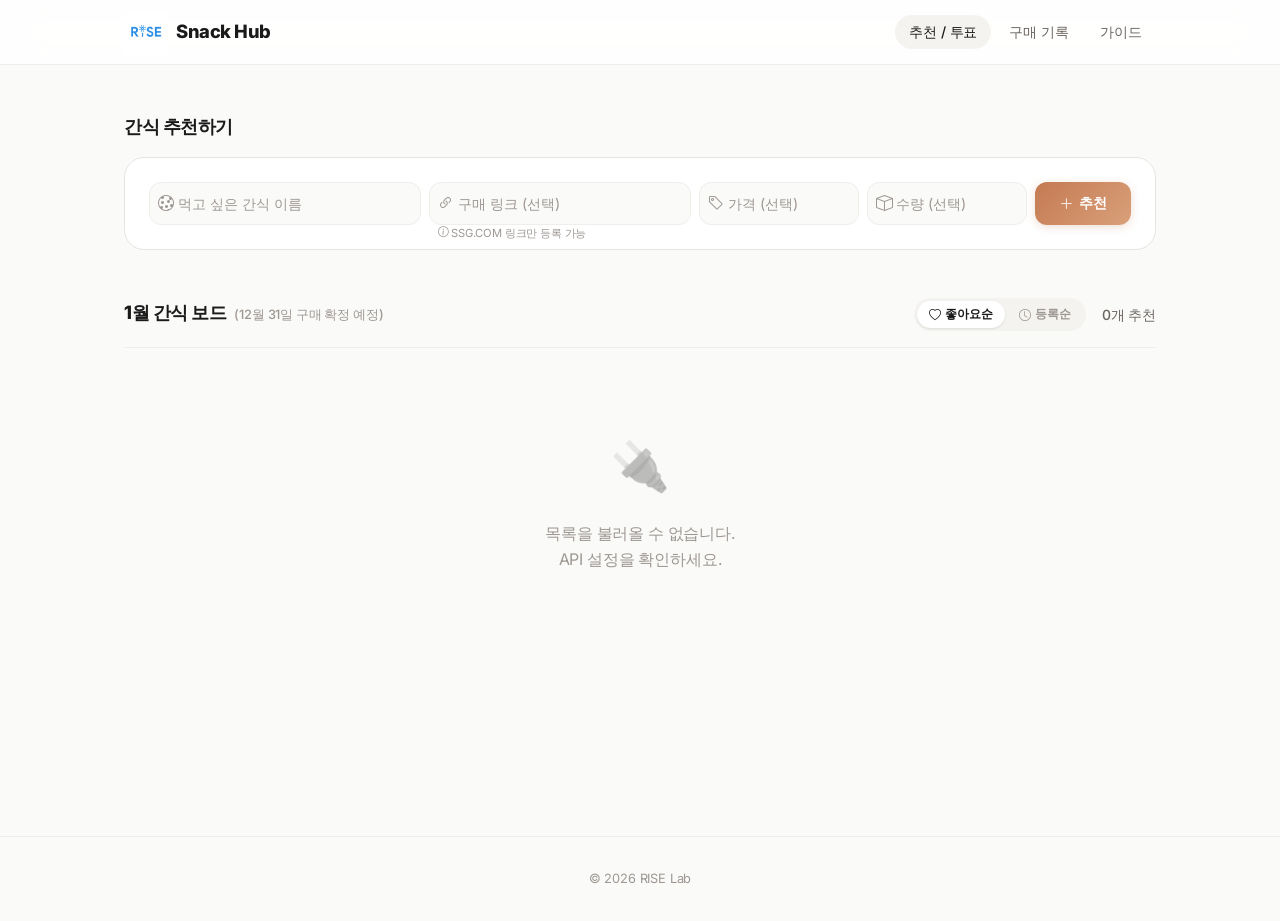
==== commit 3e5cc0be: "구매 링크 SSG.COM 전용 제한 추가 구매 링크 입력 시 ssg.com 도메인만 허용하도록 클라이언트 검증 및 안내 문구 추가  Made-with: Cursor" ====
--- a/index.html
+++ b/index.html
@@ -3,6 +3,7 @@
 <head>
   <meta charset="utf-8">
   <meta name="viewport" content="width=device-width, initial-scale=1">
+  <meta name="color-scheme" content="light">
   <title>RISE Lab Snack Hub</title>
   <link rel="preconnect" href="https://fonts.googleapis.com">
   <link rel="preconnect" href="https://fonts.gstatic.com" crossorigin>
@@ -43,6 +44,7 @@
           <div class="suggest-input-group">
             <i class="bi bi-link-45deg"></i>
             <input type="url" class="suggest-input" id="input-link" placeholder="구매 링크 (선택)">
+            <span class="input-hint"><i class="bi bi-info-circle"></i> SSG.COM 링크만 등록 가능</span>
           </div>
           <div class="suggest-input-group medium">
             <i class="bi bi-tag"></i>
@@ -67,7 +69,7 @@
 
     <div class="board-header">
       <div class="board-header-left">
-        <h2 class="board-title" id="month-title">4월 간식 보드</h2>
+        <h2 class="board-title" id="month-title">간식 보드</h2>
         <span class="board-subtitle" id="month-deadline"></span>
       </div>
       <div class="board-header-right">
--- a/css/style.css
+++ b/css/style.css
@@ -16,6 +16,7 @@
 }
 
 :root {
+  color-scheme: light;
   /* Palette — warm, inviting, snack-like */
   --bg:        #fafaf9;
   --bg-alt:    #f5f3f0;
@@ -255,6 +256,27 @@
 
 .suggest-input::placeholder {
   color: var(--text-tertiary);
+}
+
+.suggest-input-group {
+  position: relative;
+}
+
+.input-hint {
+  position: absolute;
+  bottom: -18px;
+  left: var(--space-sm);
+  font-size: 0.7rem;
+  color: var(--text-tertiary);
+  white-space: nowrap;
+  pointer-events: none;
+  display: flex;
+  align-items: center;
+  gap: 3px;
+}
+
+.input-hint i {
+  font-size: 0.65rem;
 }
 
 .btn-suggest {
@@ -1728,6 +1750,25 @@
   margin-top: var(--space-lg);
 }
 
+.btn-toggle-fixed,
+.btn-remove-fixed {
+  background: none;
+  border: none;
+  cursor: pointer;
+  padding: 4px;
+  border-radius: var(--radius-sm);
+  transition: background 0.15s;
+}
+
+.btn-toggle-fixed:hover,
+.btn-remove-fixed:hover {
+  background: var(--bg-alt);
+}
+
+.row-inactive td {
+  opacity: 0.45;
+}
+
 .btn-admin {
   display: inline-flex;
   align-items: center;
